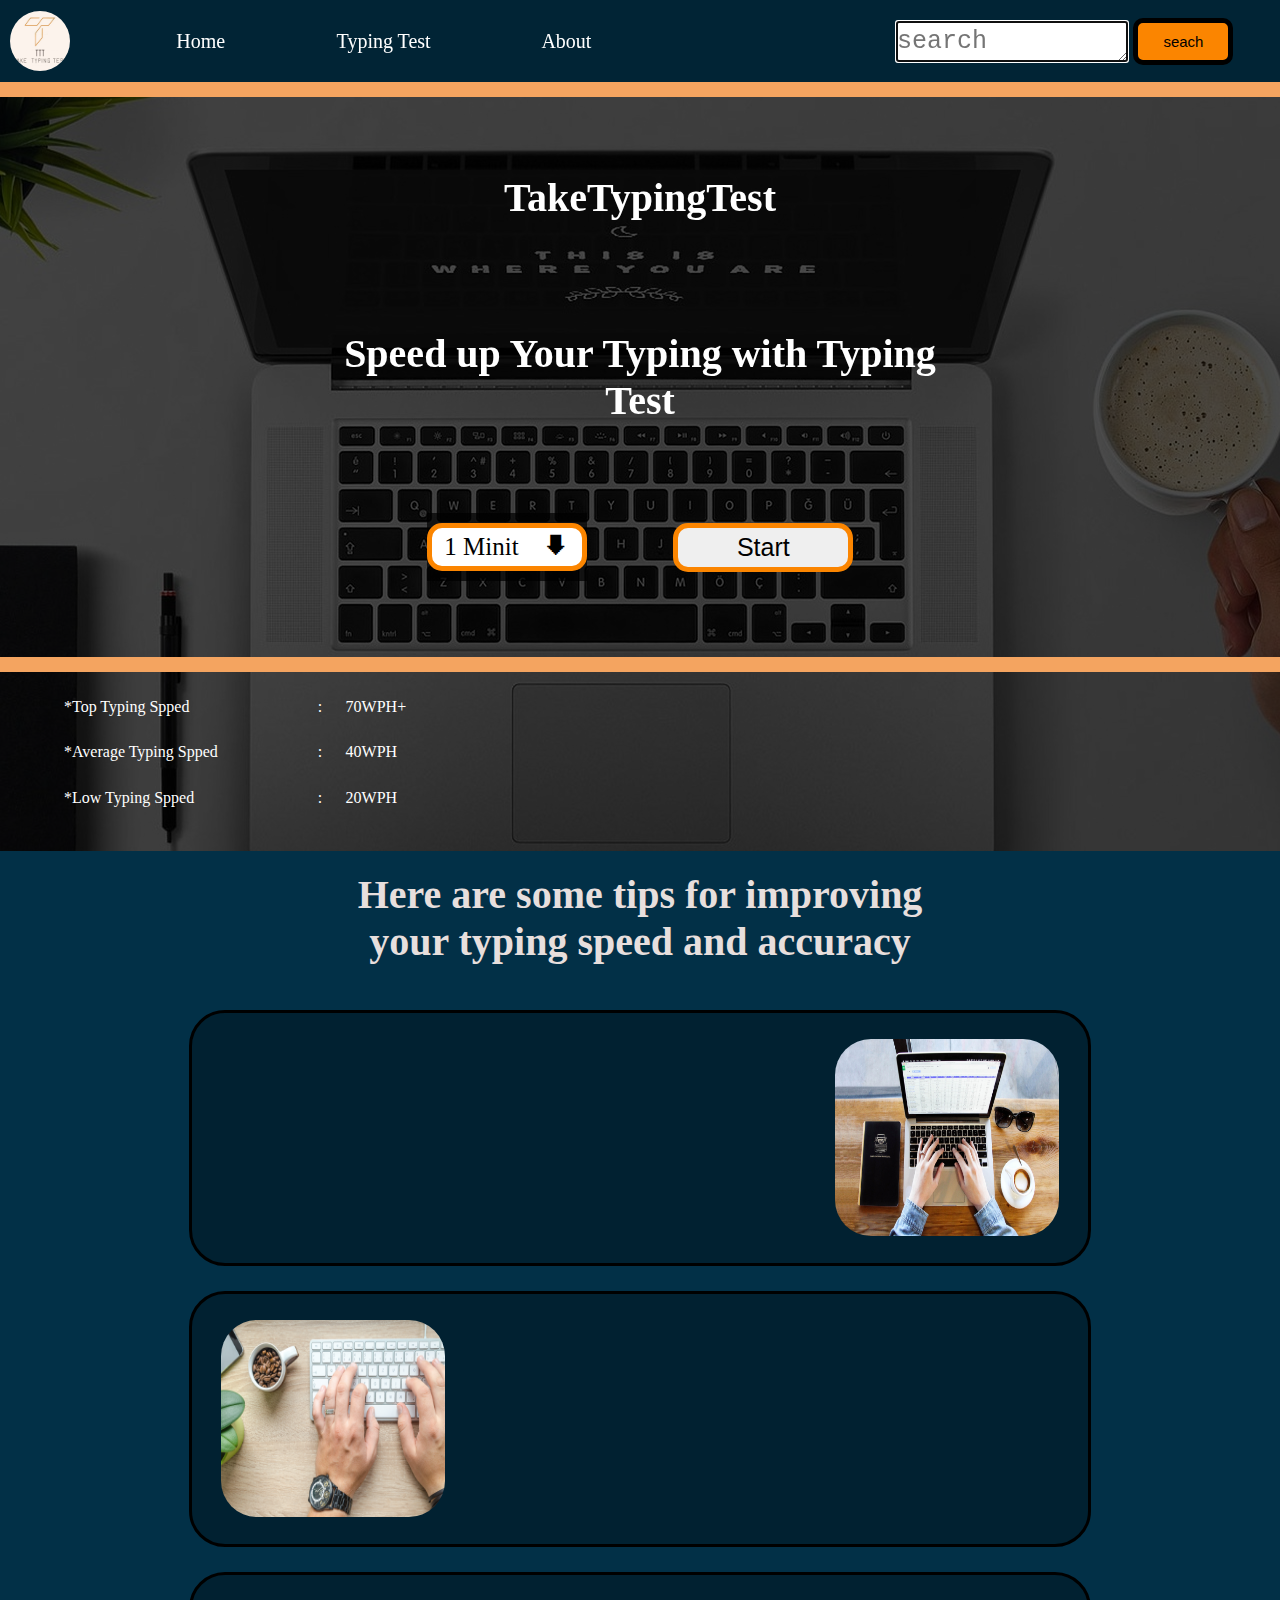
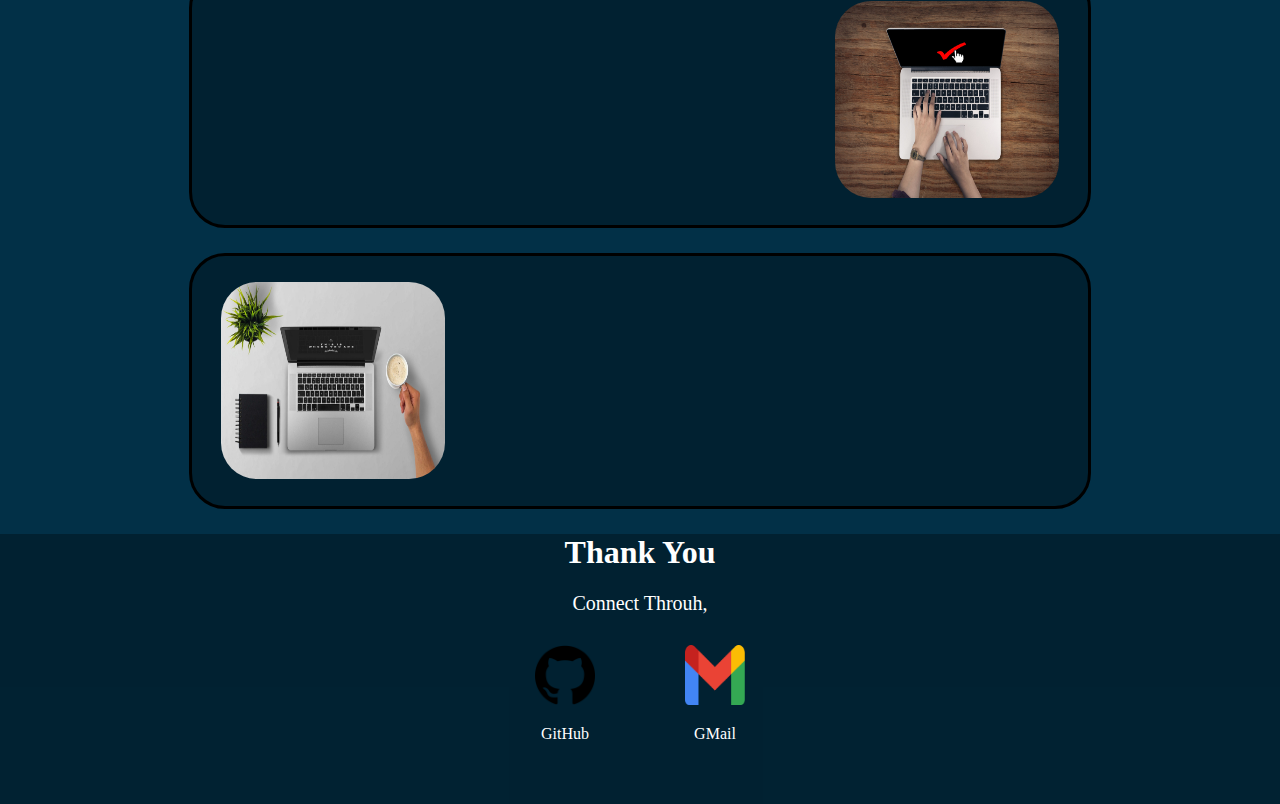
==== index.html @ af4b644f "all files added" ====
<!DOCTYPE html>
<html lang="en">

<head>
    <meta charset="UTF-8">
    <meta http-equiv="X-UA-Compatible" content="IE=edge">
    <meta name="viewport" content="width=device-width, initial-scale=1.0">
    <title>Document</title>
    <link rel="stylesheet" href="css/base.css">
    <link rel="stylesheet" href="css/design.css">
</head>

<body>

    <div class="navbar bg1 navbarm">

        <div class="navlist leftitem">
            <div class="logo logom logomiddle"><img src="images/image.jpg" alt=""></div>
            <div class="navtextgroup visible">
                <div class="navitem"><a href="#">Home</a></div>
                <div class="navitem"><a href="gamepage.html">Typing Test</a></div>
                <div class="navitem"><a href="aboutpage.html">About</a></div>
            </div>
        </div>
        <div class="navlist rightitem visible">
            <textarea name="seachText" id="seachText" placeholder="search" rows="1" autofocus></textarea>
            <button class="btnsm" id="seachbtn">seach</button>
        </div>

        <div class="menu">
            <div class="menuitem"></div>
            <div class="menuitem"></div>
            <div class="menuitem"></div>
        </div>
    </div>
    <div class="navbarsmall">
        <p id="closebt">×</p>
        <img src="images/image.jpg" alt="">
        <div class="navitemsm"><a href="#">Home</a></div>
        <div class="navitemsm"><a href="gamepage.html">Typing Test</a></div>
        <div class="navitemsm"><a href="aboutpage.html">About</a></div>
        <textarea name="seachTextsm" id="seachTextsm" placeholder="search" rows="1" autofocus></textarea>
        <button class="btnsmsm" id="seachbtnsm">seach</button>
    </div>


    <!-- content -->

    <div class="mainercontaier background bg">


        <div class="line"></div>

        <div class="contaienr ">
            <div class="texthead">
                <h1>TakeTypingTest</h1>
            </div>
            <div class="texthead">
                <h1>Speed up Your Typing with Typing Test</h1>
            </div>

            <div class="testbuttonsdiv">
                <div class="testtime">
                    <div class="first">
                        <span id="minit1">1 Minit </span>
                        <span id="downrow">&#129095;</span>
                    </div>
                    <div class="second1">
                        <span id="minit1">1 Minit </span>

                    </div>
                    <div class="second2">
                        <span id="minit1">2 Minit </span>

                    </div>
                </div>
                <div class="testbutton">

                    <button> <a href="/game">Start</a></button>
                </div>
            </div>

        </div>
        <div class="line"></div>
        <div class=" container2">
            <div class="box">
                <div class="contentbox">
                    <span>*Top Typing Spped </span>:<span>70WPH+</span>
                </div>
                <div class="contentbox">
                    <span>*Average Typing Spped </span>:<span>40WPH</span>
                </div>
                <div class="contentbox">
                    <span>*Low Typing Spped </span>:<span>20WPH</span>
                </div>
            </div>
        </div>
    </div>

    <div class="secondpage">
        <h1>Here are some tips for improving your typing speed and accuracy</h1>

        <div class="tips ">

            <div class="para">
                <p class="head">Position yourself correctly when starting</p>
                <p class="content">It's crucial to adopt the right hand location when honing your typing technique. Keep
                    | your thumbs over the space bar and your fingers over the keys in the home row (left hand over the
                    A,
                    | S, D, and F keys, and right hand over the J, K, L, and ; keys) to begin. You can nudge your
                    fingers
                    | in this direction to access nearby keys. Always bring your hands back to this beginning position.
                </p>
            </div>
            <div class="image">
                <img src="images/image4.jpg" alt="">
            </div>
        </div>

        <div class="tips reverse">

            <div class="para">
                <p class="head">Keep your hands up and don't look down</p>
                <p class="content">Keep your eyes on your screen and avoid looking down at your hands. At first,
                    thiscould
                    | be challenging, especially if you're still getting the hang of where the keys go exactly. However,
                    by
                    | being able to spot errors as they happen, staring at the screen will help you be more accurate. As
                    you
                    | practise, you'll start to memorise where the keys are so you can type more rapidly.</p>
            </div>
            <div class="image">
                <img src="images/image6.jpg" alt="">

            </div>
        </div>
        <div class="tips">

            <div class="para">
                <p class="head">Maintain good posture</p>
                <p class="content">It will be simpler and faster to type if you are seated upright. If you typically
                    |slouch
                    |in your chair or work from the couch, try switching to a chair with a straight back or sitting at
                    |your
                    |desk.</p>
            </div>
            <div class="image">
                <img src="images/image3.jpg" alt="">

            </div>
        </div>
        <div class="tips reverse">

            <div class="para">
                <p class="head"> Find a comfortable position for your hands</p>
                <p class="content">It can be uncomfortable to type for long stretches of time if your hands are not
                    | properly
                    | positioned. To avoid reading your screen or typing at an angle, position your body such that the
                    | space
                    | bar on your keyboard is centred with it. Rest your elbows on the table as you type, and keep your
                    | wrists
                    | slightly lifted. Your wrists shouldn't ever be drastically bent or angled.</p>
            </div>
            <div class="image">
                <img src="images/background.jpg" alt="">

            </div>
        </div>
    </div>



    <div class="footer">
        <h1>Thank You</h1>

        <div class="footerlilnk">
            <p class="bottom">Connect Throuh,</p>
            <div class="firstfooter">
                <div class="footeritem">
                    <img src="images/logo1.png" alt="">
                    <p class="footertext"><a href="https://github.com/irfan7k7">GitHub</a></p>
                </div>
                <div class="footeritem">
                    <img src="images/logo2.png" alt="">
                    <p class="footertext"><a href="#">GMail </a></p>
                </div>
            </div>
        </div>
    </div>
</body>

<script src="js/base.js"></script>


<script src="js/scroll.out.js"></script>
<script src="js/tranistion.js"></script>
<script src="js/index.js"></script>

</html>
---- css/base.css ----
body {
    margin: 0px;
    padding: 0px;
    width: 100vw;
    background-color: #0B4141;
    background-color: #0F0C24;
    background-color: #023047;

}

.background {

    background: rgba(0, 0, 0, 0.7) url('../images/background.jpg');
    background-size: auto;
    background-blend-mode: darken;

}


.bg {
    background-position: center;
}

.navbar {
    display: block;
    position: sticky;
    top: 0px;
    width: 100%;
    display: flex;
    height: 82px;

    align-items: center;
    /* border: 3px solid #FB8500; */

    /* margin-bottom: 10px; */

}



.bg1 {

    background: rgba(0, 0, 0, 0.25);

}

.navlist {
    display: flex;
    flex-direction: row;
    height: 65px;
    align-items: center;

}

.leftitem {
    width: 70%;
}

.navtextgroup {
    display: flex;
    flex-direction: row;
    justify-content: space-evenly;
    width: 70%;
}

.navlist .navitem {
    margin: 2px;
    height: 50%;

    width: 100px;


}

.navitem a {
    text-decoration: none;
    color: white;
    font-size: 20px;
    width: 100%;
    height: 100%;
    padding: 10px 0px;
    display: flex;
    align-items: center;
    justify-content: center;
}

.navlist .logo {
    margin-left: 10px;
    height: 60px;
    width: 60px;
    /* border: 4px solid black; */
}

.navitem:hover,
.navitem:hover a {
    background-color: white;
    color: black;
}

.logo img {
    border-radius: 30px;
    width: 100%;
    height: 100%;
    /* border: 3px solid white; */
}

.rightitem {
    width: 30%;
}

#seachText {
    width: 60%;
    align-items: center;
    padding: 5px 0;
    font-size: 25px;
}

.btnsm {
    margin-left: 5px;
    width: 30%;
    max-width: 100px;
    padding: 10px 0px;
    font-size: 15px;
    border: 5px solid black;
    border-radius: 10px;
    background-color: #Fb8500;
}


/* footer */
.footer {
    background-color: rgba(0, 0, 0, 0.3);
    color: white;
    height: 30vh;
    width: 100vw;
    text-align: center;
}

.firstfooter {
    /* background-color: yellow; */
    display: flex;
    margin: auto;
    width: 40%;
    max-width: 300px;
    justify-content: space-around;

}

.footeritem img {
    width: 60px;
    height: 60px;
    margin-top: 10px;
}

.footeritem a {
    text-decoration: none;
    color: white;
}

.bottom {
    font-size: 20px;
}

.navbarsmall {
    display: none;
}

@media only screen and (max-width: 700px) {
    .background {

        background: rgba(0, 0, 0, 0.7) url('../images/image8.jpg');
        background-size: 100% auto;
        background-blend-mode: darken;
        background-position: center;
    
    }
    .bg1 {
        background-color: #023047;
    }
   .navtextgroup,
   .rightitem{
    display: none;
   }
    .navbarsmall {
        display: block;
        margin-left: -80%;
        position: fixed;
        top: 15%;
        min-height: 400px;
        height: 60vh;
        background-color: #2a3768;
        width: 80%;
        overflow: hidden;
        display: flex;
        flex-direction: column;
        z-index: 2;
        transition: .4s;
      
    
      
    }
    .visibles{
    
        left: 5%;
  
        transform-origin: left;
        margin-left: 0px;
        
    }
    #closebt{
        height: 40px;
        color: white;
        font-size: 40px;
        /* width: 100%; */
        width: 12%;
        border: 2px solid black;
        display: flex;
        align-items: center;
        justify-content: center;
        /* background-color: green; */
        margin: 10px 0 0 82%;
    }

    .navbarsmall img {
        width: 80px;
        height: 80px;
        margin: 0 auto 5%  auto;
        border-radius: 70px;

    }
    .navbarsmall div{
   
        width:60% ;
        height: 10%;
        margin: 20px auto 0 auto;
        border-radius: 10px;
    }
    .navbarsmall div a{
        text-decoration:none ;
        height: 100%;
        width: 100%;
        display: flex;
        justify-content: center;
        align-items: center;
        background-color: #023047;
        border-radius: 10px;
        color: white;
    }

    .navbarsmall div a:hover{
        background-color: white;
        color: black;
    }

    .navbarsmall #seachTextsm{
        width: 80%;
        margin: 30px auto 0 auto;
        height: 10%;
        border-radius: 10px;
        font-size: 20px;
    }
    .navbarsmall #seachbtnsm{
    width: 30%;
    height: 10%;
    font-size: 20px;
    margin: 5% auto;
    background-color: #023047;
    color: white;
    border-radius: 10px;
    }

    .menu {
        /* background-color: red; */
        position: absolute;
        width: 40px;
        height: 30px;
        top: 15px;
        right: 10px;
        display: flex;
        flex-direction: column;
    }

    .menuitem {
        width: 100%;
        height: 5px;
        background-color: yellow;
        margin-bottom: 5px;
    }

    .footeritem img {
        width: 40px;
        height: 40px;
    }
}
---- css/design.css ----
.contaienr{
    margin: 10px 0;
    width: 100%;
    height: 60vh;
    color: white;
    display: flex;
    flex-direction: column;
   
}

.texthead{
    margin-top: 20px;
    height: 10vh;
    width: 72%;
    max-width: 600px;
    display: flex;
     align-items: center;
    justify-content: center; 
    font-size: 20px;
    text-align: center;
    margin:5vh auto ;
    
} 


.texthead h1{
    transition: .5s;
     transform-origin:left;
    display: block;
    transform: scale(0);
    color: white;
    
}
.texthead h1[data-scroll="in"]{
    transition-delay:.15s;
    transform:scale(1);
    }


.testbuttonsdiv{
    margin-top: 30px;
    /* background-color: green; */
    margin: 10px auto;
    width: 72%;
    max-width: 600px;
    height: 140px;
    display: flex;
    flex-direction: row;
    align-items: center;
    justify-content: space-evenly;
    font-size: 25px;

}

.testtime{
    /* margin: auto; */
  /* background-color: yellow; */
  width:25% ;
  padding: 10px 5px;
 display: flex;
 align-items: center;
  color: black;
  justify-content: space-between;
  display: flex;
  flex-direction: column;
  background-color: rgba(0, 0, 0, 0.7);

}
.first{
    border-radius: 15px;
    width: 100%;
    background-color: white;
    cursor: pointer;
    padding:5px 0px;
    border: 5px solid #FB8500;
    display: flex;
    justify-content: space-around;
    
}
.testbutton{
    width: 30%;
    height: 49px;

}
.testbutton button{
    width:100% ;
    height: 100%;
    cursor: pointer;
    font-size: 25px;
    border: 5px solid #FB8500;
    border-radius: 15px;
    /* padding: 12px 25px; */
    /* margin: auto; */
}
.testbutton button a{
    text-decoration: none;
    color: black;

}
.second1,
.second2{
    display: none; 
}

.clicked{
    height: 25px;
    background-color: white;
    margin-top: 4px;
    padding: 5px 17px;
    margin-left: -46px;

    display: block;
    /* transition: all 0.7s ease-out; */
}

.container2{
    height: 17vh;
    width: 100%;
}
.box{
    display: flex;
    flex-direction: column;
    height: 90%;
    width: 40%;
    /* background-color: red; */
   margin: 2% 0 2% 5%;
}
.contentbox{
    width: 100%;
    display: flex;
    flex-direction: row;
    justify-content: space-between;
    height: 30%;
    margin-bottom:3% ;
    color: white;
}
.contentbox span{
    width: 45%;
}

.line{
    display: block;
    background-color: sandybrown;
    width: 100%;
    height: 15px;
}


.secondpage{
    width: 100%;
    /* height: 200vh; */
    margin: auto;
    text-align: center;
}
.secondpage h1{
    font-size: 40px;
    width: 50%;
    margin: auto;
    padding: 20px;
    display: block;
    color:#E7DFDD;
}


.secondpage .tips{
    color:#E7DFDD;
    width: 70%;
    /* background-color: red; */
    background-color: rgba(0,0,0,0.3);
    /* background-color: #FF5330; */
 
    display: flex;
    height: 250px;
    margin: 25px auto;
    align-items: center;
    border-radius: 36px;
    border: 3px solid black;
    justify-content: space-around;
    
     
}
.tips:hover {
    background-color: rgba(255,255,255,0.19);
    color: black;

}
.para{
   width: 60%;
   padding: 10px;
}   

.head{
    font-size: 30px;
    font-weight: bold;
    transition:.20s ;
    transform: scale(0);
    transform-origin: left;
  
}
.head[data-scroll="in"]{
    transition-delay:.20s;
    transform:scale(1);
    }



.image{
    height: 79%;
    width:25%;
}

.image img{
    height: 100%;
    width: 100%;
    border-radius: 36px;
}
.content{
    font-size: 21px;
    transition: .20s;
    transform-origin: bottom;
    transform: scale(0);
}

.content[data-scroll="in"]{
    transition-delay:.22s;
    transform:scale(1);
    }


.reverse{
    flex-direction: row-reverse;
}



@media only screen and (max-width: 700px) {
    .texthead{
        font-size: 14px;
        width: 85%;
    }
    .testbuttonsdiv{
        width: 85%;
    }
    .testtime{
        width: 38%;
    }
    .testbutton{
        width: 38%;
    }

    .secondpage h1 {
        font-size: 25px;
        width: 80%;
    }
    .secondpage .tips {
        width: 85%;
        display: flex;
        flex-direction: column-reverse;
        height: 70vh;
    }
    .para {
        width: 99%;
    }
    .image {
        margin: 20px auto;
        height: 40%;
        width: 82%;
    }
    .head {
        font-size: 19px;
    }
    .content{
        width: 90%;
        font-size: 15px;
        padding: 10px;
    }

    .box{
        width: 80%;
        font-size: 13px;
    }
}
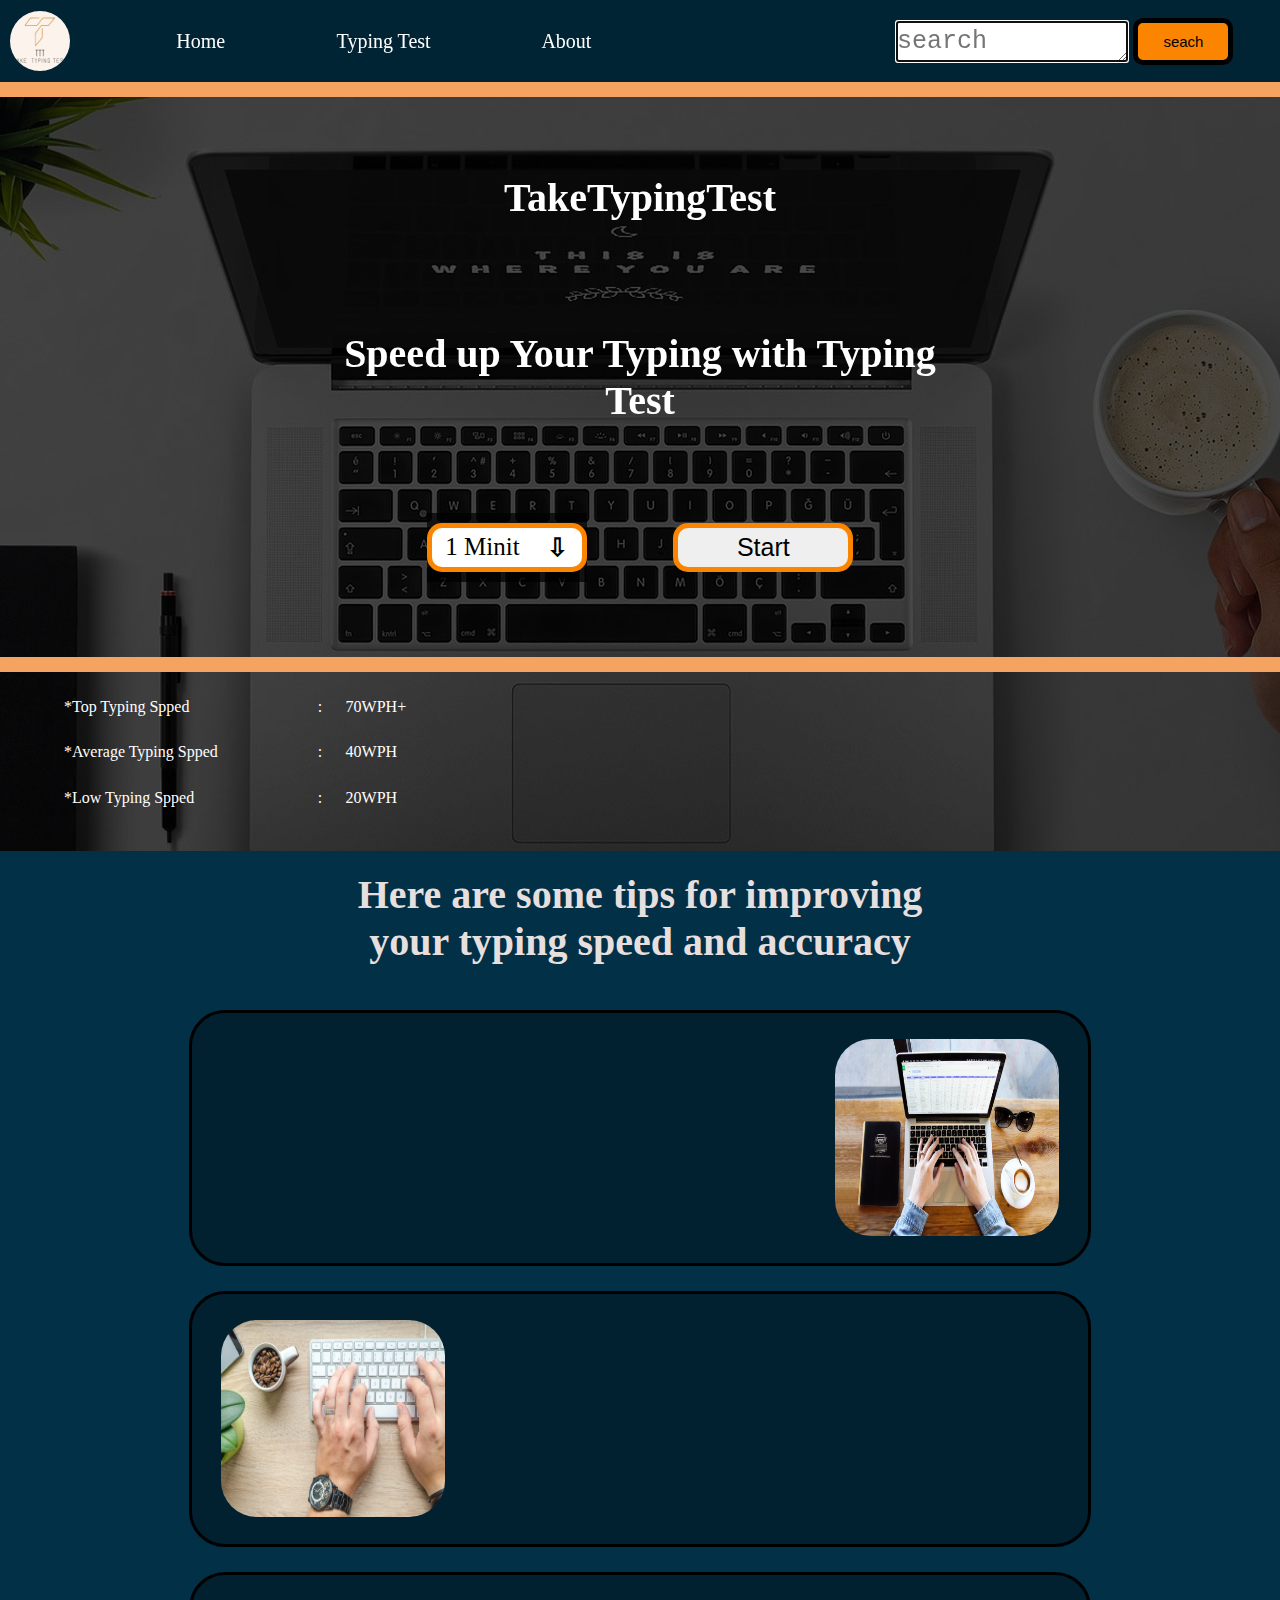
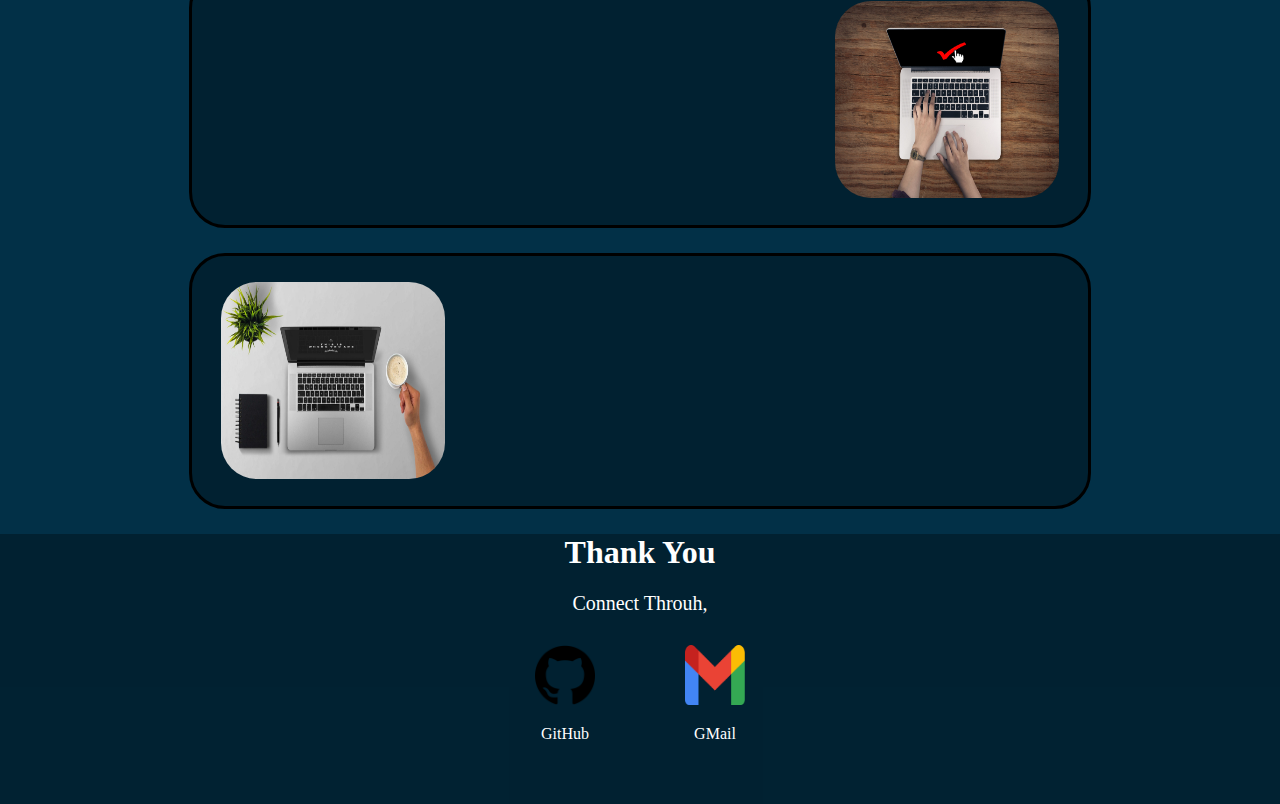
==== commit b17b60cc: "link problem and other issue fixed" ====
--- a/index.html
+++ b/index.html
@@ -63,7 +63,8 @@
                 <div class="testtime">
                     <div class="first">
                         <span id="minit1">1 Minit </span>
-                        <span id="downrow">&#129095;</span>
+                        <span id="downrow">&#8681;</span>
+                    </span>
                     </div>
                     <div class="second1">
                         <span id="minit1">1 Minit </span>
@@ -76,7 +77,7 @@
                 </div>
                 <div class="testbutton">
 
-                    <button> <a href="/game">Start</a></button>
+                    <button> <a href="gamepage.html">Start</a></button>
                 </div>
             </div>
 
--- a/css/design.css
+++ b/css/design.css
@@ -76,7 +76,11 @@
     border: 5px solid #FB8500;
     display: flex;
     justify-content: space-around;
-    
+    align-items: center;
+    
+}
+.first span:nth-child(2){
+font-weight: bold;
 }
 .testbutton{
     width: 30%;
